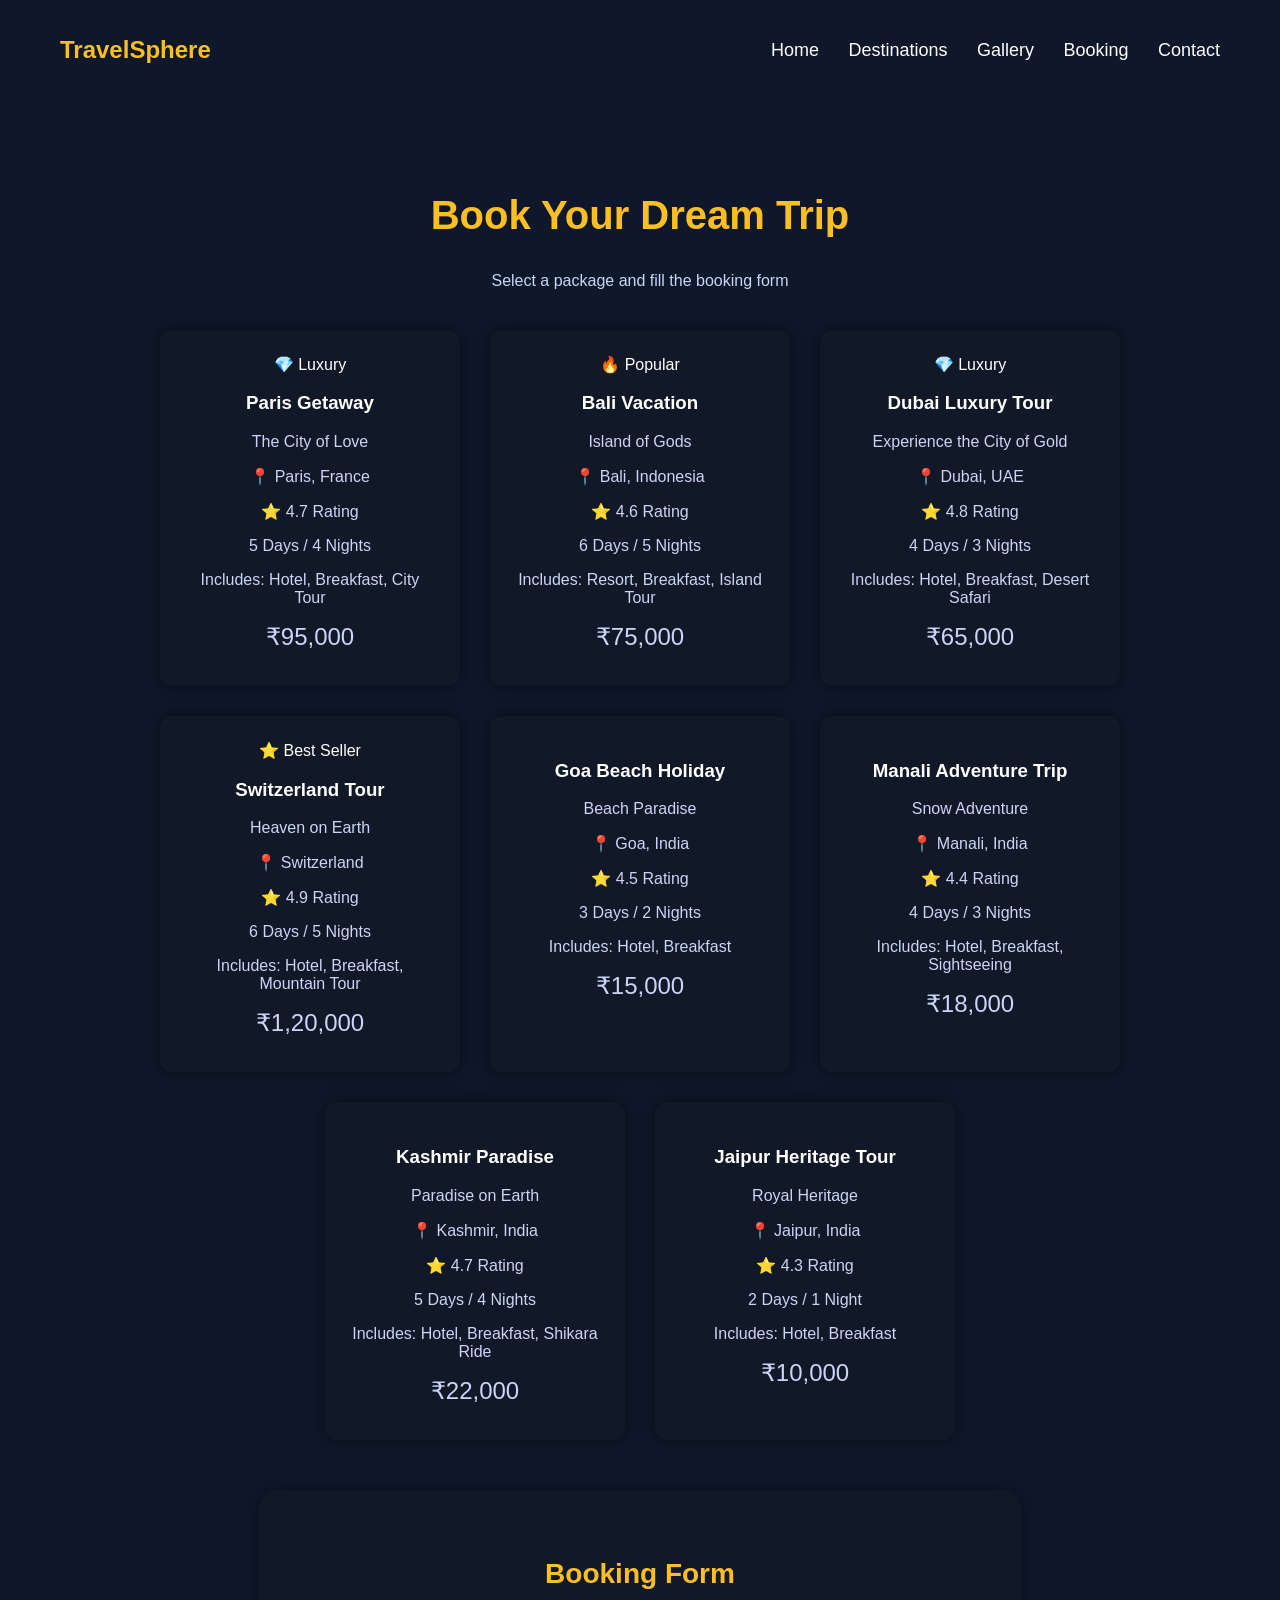
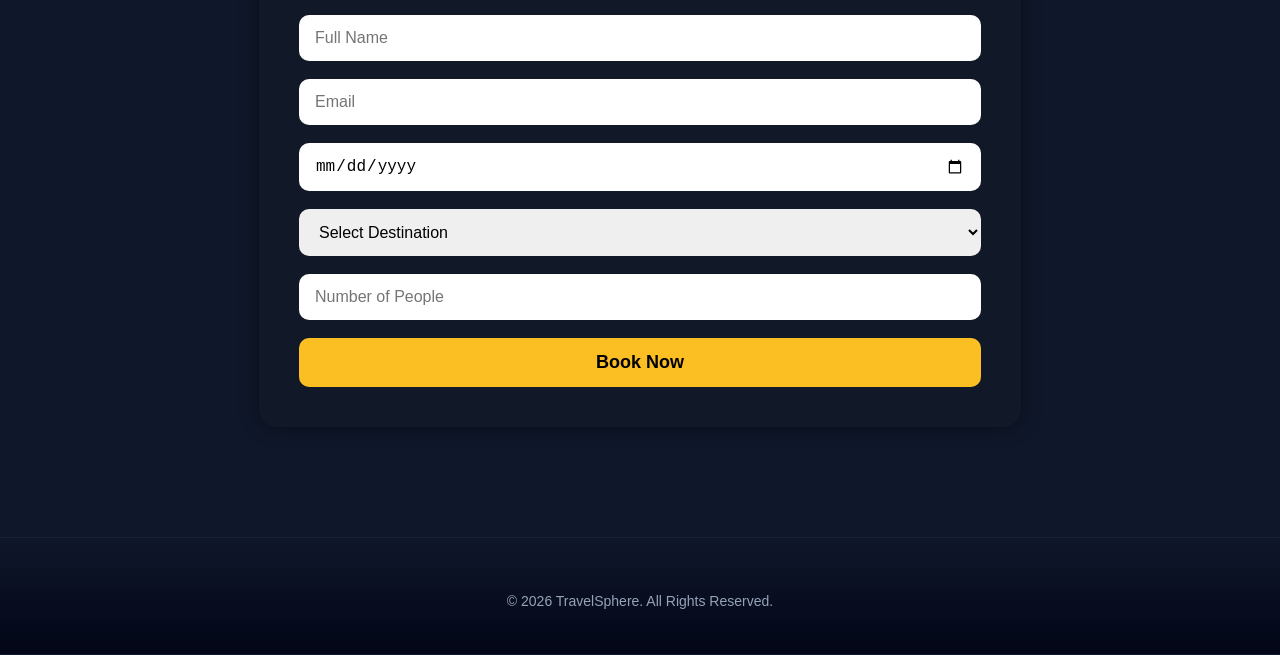
==== booking.html @ 38e090d0 "Added images and project files" ====
<!DOCTYPE html>
<html lang="en">
<head>
    <meta charset="UTF-8">
    <title>Book Your Trip - TravelSphere</title>
    <link rel="stylesheet" href="booking.css">
    <script src="booking.js"></script>
</head>
<body>
<!-- ================= HEADER / NAVBAR ================= -->
<header>
    <h1 class="logo">TravelSphere</h1>
    <!-- Navigation menu to move between pages -->
    <nav>
        <a href="index.html">Home</a>
        <a href="destinations.html">Destinations</a>
        <a href="gallery.html">Gallery</a>
        <a href="booking.html">Booking</a>
        <a href="contact.html">Contact</a>
    </nav>
</header>
<!-- ================= BOOKING SECTION ================= -->
<section class="booking">
    <h2>Book Your Dream Trip</h2>
    <p>Select a package and fill the booking form</p>
    <!-- ================= PACKAGE CARDS ================= -->
    <div class="packages">
    <!-- Paris -->
    <div class="card">
        <span class="badge">💎 Luxury</span>
        <h3>Paris Getaway</h3>
        <p class="tag">The City of Love</p>
        <p>📍 Paris, France</p>
        <p>⭐ 4.7 Rating</p>
        <p>5 Days / 4 Nights</p>
        <p class="includes">Includes: Hotel, Breakfast, City Tour</p>
        <p class="price">₹95,000</p>
    </div>
    <!-- Bali -->
    <div class="card">
        <span class="badge">🔥 Popular</span>
        <h3>Bali Vacation</h3>
        <p class="tag">Island of Gods</p>
        <p>📍 Bali, Indonesia</p>
        <p>⭐ 4.6 Rating</p>
        <p>6 Days / 5 Nights</p>
        <p class="includes">Includes: Resort, Breakfast, Island Tour</p>
        <p class="price">₹75,000</p>
    </div>
    <!-- Dubai -->
    <div class="card">
        <span class="badge">💎 Luxury</span>
        <h3>Dubai Luxury Tour</h3>
        <p class="tag">Experience the City of Gold</p>
        <p>📍 Dubai, UAE</p>
        <p>⭐ 4.8 Rating</p>
        <p>4 Days / 3 Nights</p>
        <p class="includes">Includes: Hotel, Breakfast, Desert Safari</p>
        <p class="price">₹65,000</p>
    </div>
    <!-- Switzerland -->
    <div class="card">
        <span class="badge">⭐ Best Seller</span>
        <h3>Switzerland Tour</h3>
        <p class="tag">Heaven on Earth</p>
        <p>📍 Switzerland</p>
        <p>⭐ 4.9 Rating</p>
        <p>6 Days / 5 Nights</p>
        <p class="includes">Includes: Hotel, Breakfast, Mountain Tour</p>
        <p class="price">₹1,20,000</p>
    </div>
    <!-- Goa -->
    <div class="card">
        <h3>Goa Beach Holiday</h3>
        <p class="tag">Beach Paradise</p>
        <p>📍 Goa, India</p>
        <p>⭐ 4.5 Rating</p>
        <p>3 Days / 2 Nights</p>
        <p class="includes">Includes: Hotel, Breakfast</p>
        <p class="price">₹15,000</p>
    </div>
    <!-- Manali -->
    <div class="card">
        <h3>Manali Adventure Trip</h3>
        <p class="tag">Snow Adventure</p>
        <p>📍 Manali, India</p>
        <p>⭐ 4.4 Rating</p>
        <p>4 Days / 3 Nights</p>
        <p class="includes">Includes: Hotel, Breakfast, Sightseeing</p>
        <p class="price">₹18,000</p>
    </div>
    <!-- Kashmir -->
    <div class="card">
        <h3>Kashmir Paradise</h3>
        <p class="tag">Paradise on Earth</p>
        <p>📍 Kashmir, India</p>
        <p>⭐ 4.7 Rating</p>
        <p>5 Days / 4 Nights</p>
        <p class="includes">Includes: Hotel, Breakfast, Shikara Ride</p>
        <p class="price">₹22,000</p>
    </div>
    <!-- Jaipur -->
    <div class="card">
        <h3>Jaipur Heritage Tour</h3>
        <p class="tag">Royal Heritage</p>
        <p>📍 Jaipur, India</p>
        <p>⭐ 4.3 Rating</p>
        <p>2 Days / 1 Night</p>
        <p class="includes">Includes: Hotel, Breakfast</p>
        <p class="price">₹10,000</p>
    </div>
</div>
    <!-- ================= BOOKING FORM ================= -->
    <div class="booking-form">
        <h3>Booking Form</h3>
        <form>
            <input type="text" placeholder="Full Name" required>
            <input type="email" placeholder="Email" required>
            <input type="date" required>
            <select id="destination">
                <option>Select Destination</option>
                <option>Paris</option>
                <option>Bali</option>
                <option>Dubai</option>
                <option>Switzerland</option>
                <option>Goa</option>
                <option>Manali</option>
                <option>Kashmir</option>
                <option>Jaipur</option>
                <option>London</option>
                <option>New York</option>
                <option>Tokyo</option>
                <option>Singapore</option>
                <option>Leh Ladakh</option>
                <option>Udaipur</option>
            </select>
            <input type="number" placeholder="Number of People">
            <button type="submit">Book Now</button>
        </form>
    </div>
</section>
<!-- ================= FOOTER ================= -->
<footer>
    <p class="copy">&copy; 2026 TravelSphere. All Rights Reserved.</p>
</footer>
</body>
</html>
---- booking.css ----
/* ================= GENERAL STYLING ================= */
/* Style for entire page */
body{
    margin:0; /* Remove default margin */
    font-family:Arial, sans-serif; /* Set font */
    background:#0f172a; /* Dark blue background */
    color:white; /* White text */
    text-align:center; /* Center all text */
}
/* ================= HEADER ================= */
header{
    top:0; /* Stick to top */
    z-index:1000; /* Keep header above everything */
    display:flex; /* Flexbox layout */
    justify-content:space-between; /* Space between logo and nav */
    align-items:center; /* Vertical alignment */
    padding:20px 60px; /* Space inside header */
}
/* Logo styling */
.logo{
    color:#fbbf24; /* Gold color */
    font-size:24px; /* Logo size */
    font-weight:bold; /* Bold text */
}
/* Navbar links */
nav a{
    color:white; /* White text */
    margin-left:25px; /* Space between links */
    text-decoration:none; /* Remove underline */
    font-size:18px; /* Font size */
    position:relative; /* Needed for underline animation */
}
/* Underline Hover Animation */
nav a::after{
    content:""; /* Empty content */
    position:absolute; /* Position underline */
    width:0%; /* Hidden by default */
    height:2px; /* Line thickness */
    background:#fbbf24; /* Gold color */
    left:0; /* Start from left */
    bottom:-5px; /* Position below text */
    transition:0.3s; /* Smooth animation */
}
/* Show underline on hover */
nav a:hover::after{
    width:100%; /* Full underline */
}
/* ================= BOOKING SECTION ================= */
/* Booking section */
.booking{
    padding:60px 20px; /* Space around section */
}
/* Booking heading */
.booking h2{
    font-size:40px; /* Large heading */
    color:#fbbf24; /* Gold color */
}
/* Booking paragraph */
.booking p{
    color:#cbd5f5; /* Light text color */
}
/* ================= PACKAGE CARDS ================= */
/* Package container */
.packages{
    display:flex; /* Flexbox */
    justify-content:center; /* Center cards */
    gap:30px; /* Space between cards */
    margin-top:40px; /* Space above */
    flex-wrap:wrap; /* Wrap cards on small screens */
}
/* Each package card */
.card{
    background:#111827; /* Card background */
    padding:25px; /* Inner space */
    width:250px; /* Card width */
    border-radius:12px; /* Rounded corners */
    box-shadow:0 0 15px rgba(0,0,0,0.5); /* Shadow */
    transition:0.3s; /* Smooth animation */
}
/* Hover effect */
.card:hover{
    transform:translateY(-10px); /* Move card up */
    box-shadow:0 0 20px rgba(251,191,36,0.5); /* Glow effect */
}
/* Price styling */
.price{
    font-size:24px; /* Price text size */
    color:#fbbf24; /* Gold color */
    margin:10px 0; /* Space around price */
}
/* Select button */
.card button{
    padding:10px 20px; /* Button size */
    background:#fbbf24; /* Gold background */
    border:none; /* Remove border */
    border-radius:8px; /* Rounded button */
    cursor:pointer; /* Pointer cursor */
    transition:0.3s; /* Smooth hover */
}
/* Button hover */
.card button:hover{
    background:#ffdd57; /* Light gold */
    transform:scale(1.05); /* Slight zoom */
}
/* ================= BOOKING FORM ================= */
.booking-form{
    background:#111827;
    padding:40px;
    width:55%;
    margin:50px auto;
    border-radius:18px;
    box-shadow:0 0 20px rgba(0,0,0,0.4);
}
.booking-form h3{
    color:#fbbf24;
    margin-bottom:25px;
    font-size:28px;
}
/* FORM LAYOUT */
.booking-form form{
    display:flex;
    flex-direction:column;
    gap:18px;
}
/* INPUTS */
.booking-form input,
.booking-form select{
    width:100%;
    padding:14px 16px;
    border:none;
    border-radius:10px;
    outline:none;
    font-size:16px;
    box-sizing:border-box;
}
/* BUTTON */
.booking-form button{
    width:100%;
    padding:14px;
    background:#fbbf24;
    border:none;
    border-radius:10px;
    cursor:pointer;
    font-size:18px;
    font-weight:bold;
    transition:0.3s;
}
.booking-form button:hover{

    background:#ffdd57;
    transform:translateY(-2px);
}
/* ================= FOOTER ================= */
/* Footer styling */
footer{
    background:linear-gradient(to top, #020617, #0f172a); /* Gradient background */
    text-align:center; /* Center text */
    padding:40px 20px; /* Space inside footer */
    border-top:1px solid rgba(255,255,255,0.1); /* Top border */
}
/* Footer heading */
footer h2{
    color:#fbbf24; /* Gold color */
    margin-bottom:10px; /* Space below */
}
/* Footer text */
footer p{
    color:#cbd5e1; /* Light gray */
    margin:5px 0; /* Space between lines */
}
/* Footer links */
footer nav a{
    color:white; /* White text */
    margin:0 10px; /* Space between links */
    text-decoration:none; /* Remove underline */
}
/* Footer link hover */
footer nav a:hover{
    color:#fbbf24; /* Gold on hover */
}
/* Copyright text */
.copy{
    margin-top:15px; /* Space above */
    font-size:14px; /* Small text */
    color:#94a3b8; /* Light gray */
}
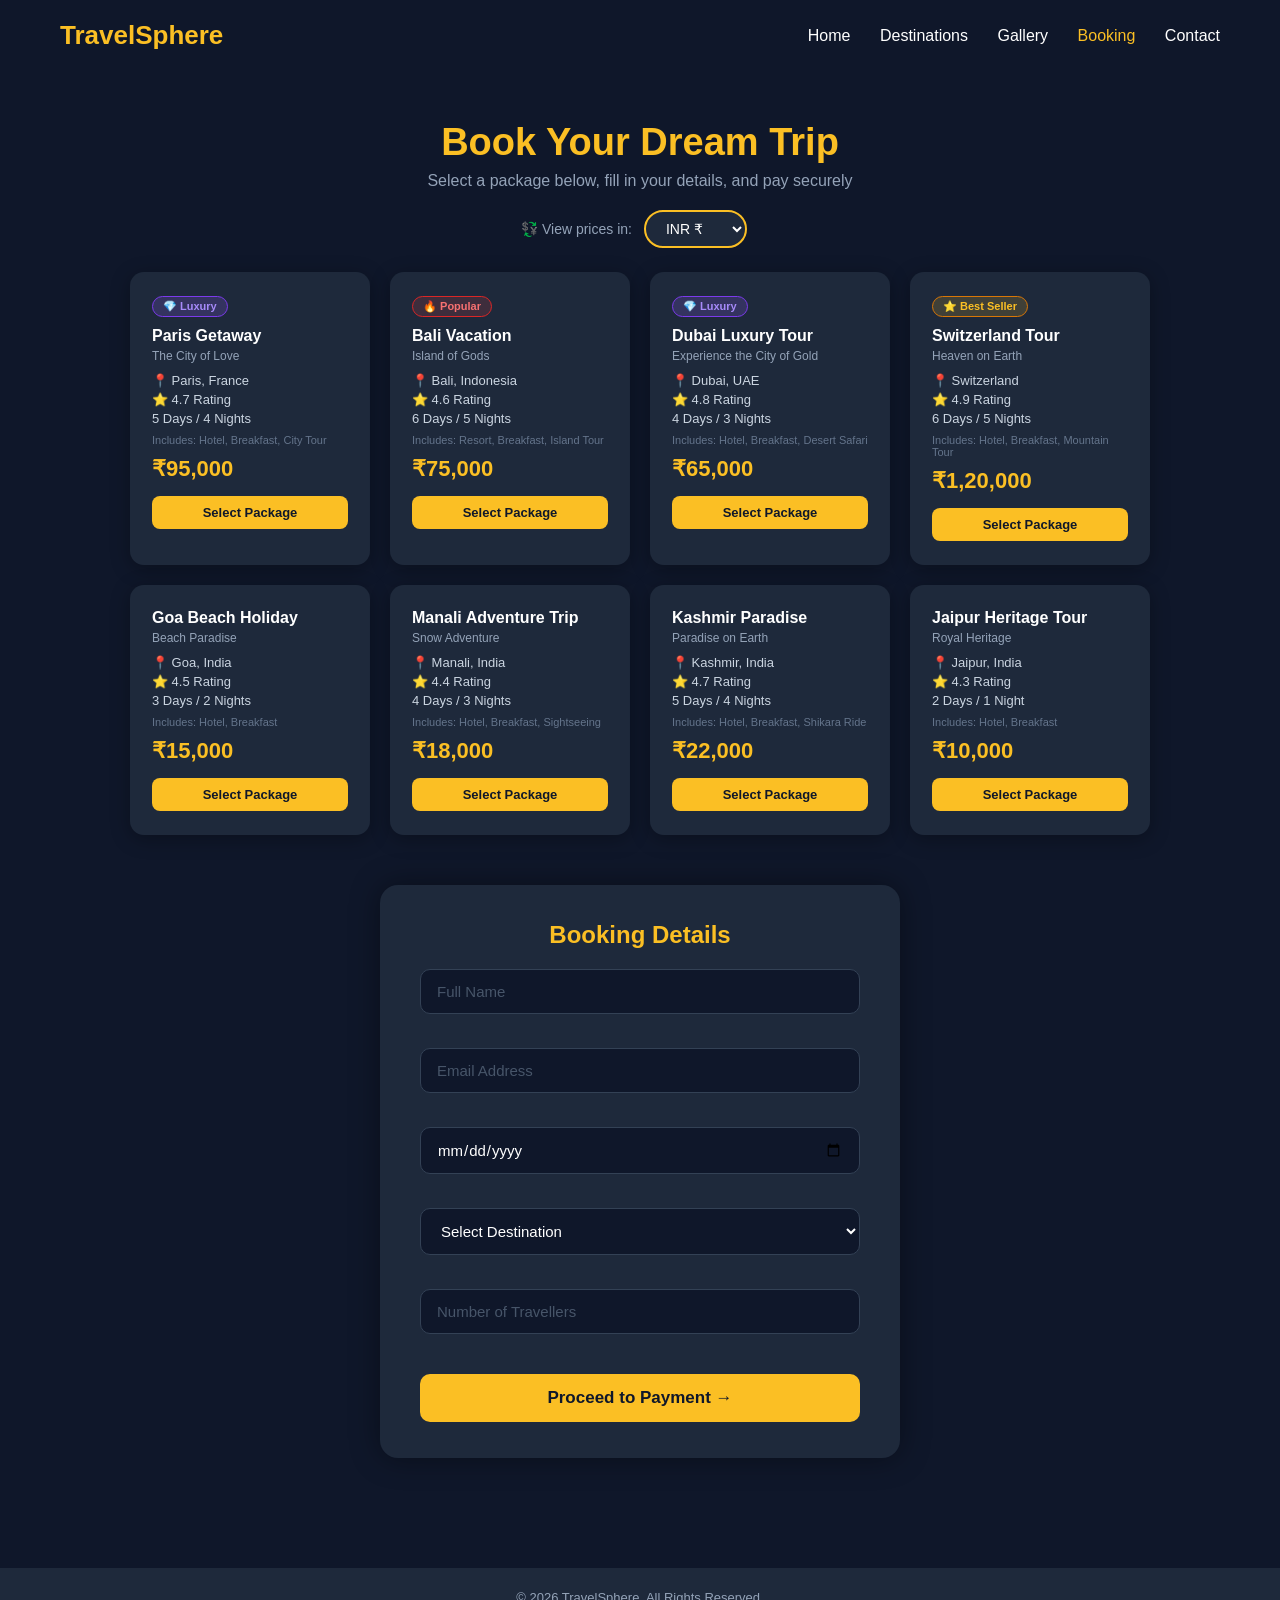
==== commit 85a78e1a: "updated files" ====
--- a/booking.html
+++ b/booking.html
@@ -2,15 +2,15 @@
 <html lang="en">
 <head>
     <meta charset="UTF-8">
+    <meta name="viewport" content="width=device-width, initial-scale=1.0">
     <title>Book Your Trip - TravelSphere</title>
     <link rel="stylesheet" href="booking.css">
-    <script src="booking.js"></script>
 </head>
 <body>
-<!-- ================= HEADER / NAVBAR ================= -->
+
+<!-- ========== HEADER ========== -->
 <header>
     <h1 class="logo">TravelSphere</h1>
-    <!-- Navigation menu to move between pages -->
     <nav>
         <a href="index.html">Home</a>
         <a href="destinations.html">Destinations</a>
@@ -19,129 +19,175 @@
         <a href="contact.html">Contact</a>
     </nav>
 </header>
-<!-- ================= BOOKING SECTION ================= -->
+
+<!-- ========== BOOKING SECTION ========== -->
 <section class="booking">
     <h2>Book Your Dream Trip</h2>
-    <p>Select a package and fill the booking form</p>
-    <!-- ================= PACKAGE CARDS ================= -->
+    <p>Select a package below, fill in your details, and pay securely</p>
+
+    <!-- ========== CURRENCY BAR (filled by JS) ========== -->
+    <div id="currencyBar"></div>
+
+    <!-- ========== PACKAGE CARDS ========== -->
     <div class="packages">
-    <!-- Paris -->
-    <div class="card">
-        <span class="badge">💎 Luxury</span>
-        <h3>Paris Getaway</h3>
-        <p class="tag">The City of Love</p>
-        <p>📍 Paris, France</p>
-        <p>⭐ 4.7 Rating</p>
-        <p>5 Days / 4 Nights</p>
-        <p class="includes">Includes: Hotel, Breakfast, City Tour</p>
-        <p class="price">₹95,000</p>
-    </div>
-    <!-- Bali -->
-    <div class="card">
-        <span class="badge">🔥 Popular</span>
-        <h3>Bali Vacation</h3>
-        <p class="tag">Island of Gods</p>
-        <p>📍 Bali, Indonesia</p>
-        <p>⭐ 4.6 Rating</p>
-        <p>6 Days / 5 Nights</p>
-        <p class="includes">Includes: Resort, Breakfast, Island Tour</p>
-        <p class="price">₹75,000</p>
-    </div>
-    <!-- Dubai -->
-    <div class="card">
-        <span class="badge">💎 Luxury</span>
-        <h3>Dubai Luxury Tour</h3>
-        <p class="tag">Experience the City of Gold</p>
-        <p>📍 Dubai, UAE</p>
-        <p>⭐ 4.8 Rating</p>
-        <p>4 Days / 3 Nights</p>
-        <p class="includes">Includes: Hotel, Breakfast, Desert Safari</p>
-        <p class="price">₹65,000</p>
-    </div>
-    <!-- Switzerland -->
-    <div class="card">
-        <span class="badge">⭐ Best Seller</span>
-        <h3>Switzerland Tour</h3>
-        <p class="tag">Heaven on Earth</p>
-        <p>📍 Switzerland</p>
-        <p>⭐ 4.9 Rating</p>
-        <p>6 Days / 5 Nights</p>
-        <p class="includes">Includes: Hotel, Breakfast, Mountain Tour</p>
-        <p class="price">₹1,20,000</p>
-    </div>
-    <!-- Goa -->
-    <div class="card">
-        <h3>Goa Beach Holiday</h3>
-        <p class="tag">Beach Paradise</p>
-        <p>📍 Goa, India</p>
-        <p>⭐ 4.5 Rating</p>
-        <p>3 Days / 2 Nights</p>
-        <p class="includes">Includes: Hotel, Breakfast</p>
-        <p class="price">₹15,000</p>
-    </div>
-    <!-- Manali -->
-    <div class="card">
-        <h3>Manali Adventure Trip</h3>
-        <p class="tag">Snow Adventure</p>
-        <p>📍 Manali, India</p>
-        <p>⭐ 4.4 Rating</p>
-        <p>4 Days / 3 Nights</p>
-        <p class="includes">Includes: Hotel, Breakfast, Sightseeing</p>
-        <p class="price">₹18,000</p>
-    </div>
-    <!-- Kashmir -->
-    <div class="card">
-        <h3>Kashmir Paradise</h3>
-        <p class="tag">Paradise on Earth</p>
-        <p>📍 Kashmir, India</p>
-        <p>⭐ 4.7 Rating</p>
-        <p>5 Days / 4 Nights</p>
-        <p class="includes">Includes: Hotel, Breakfast, Shikara Ride</p>
-        <p class="price">₹22,000</p>
-    </div>
-    <!-- Jaipur -->
-    <div class="card">
-        <h3>Jaipur Heritage Tour</h3>
-        <p class="tag">Royal Heritage</p>
-        <p>📍 Jaipur, India</p>
-        <p>⭐ 4.3 Rating</p>
-        <p>2 Days / 1 Night</p>
-        <p class="includes">Includes: Hotel, Breakfast</p>
-        <p class="price">₹10,000</p>
-    </div>
-</div>
-    <!-- ================= BOOKING FORM ================= -->
-    <div class="booking-form">
-        <h3>Booking Form</h3>
-        <form>
-            <input type="text" placeholder="Full Name" required>
-            <input type="email" placeholder="Email" required>
-            <input type="date" required>
+
+        <div class="card" data-destination="Paris" data-price="95000">
+            <span class="badge luxury">💎 Luxury</span>
+            <h3>Paris Getaway</h3>
+            <p class="tag">The City of Love</p>
+            <p>📍 Paris, France</p>
+            <p>⭐ 4.7 Rating</p>
+            <p>5 Days / 4 Nights</p>
+            <p class="includes">Includes: Hotel, Breakfast, City Tour</p>
+            <p class="price">₹95,000</p>
+            <button class="select-btn">Select Package</button>
+        </div>
+
+        <div class="card" data-destination="Bali" data-price="75000">
+            <span class="badge popular">🔥 Popular</span>
+            <h3>Bali Vacation</h3>
+            <p class="tag">Island of Gods</p>
+            <p>📍 Bali, Indonesia</p>
+            <p>⭐ 4.6 Rating</p>
+            <p>6 Days / 5 Nights</p>
+            <p class="includes">Includes: Resort, Breakfast, Island Tour</p>
+            <p class="price">₹75,000</p>
+            <button class="select-btn">Select Package</button>
+        </div>
+
+        <div class="card" data-destination="Dubai" data-price="65000">
+            <span class="badge luxury">💎 Luxury</span>
+            <h3>Dubai Luxury Tour</h3>
+            <p class="tag">Experience the City of Gold</p>
+            <p>📍 Dubai, UAE</p>
+            <p>⭐ 4.8 Rating</p>
+            <p>4 Days / 3 Nights</p>
+            <p class="includes">Includes: Hotel, Breakfast, Desert Safari</p>
+            <p class="price">₹65,000</p>
+            <button class="select-btn">Select Package</button>
+        </div>
+
+        <div class="card" data-destination="Switzerland" data-price="120000">
+            <span class="badge bestseller">⭐ Best Seller</span>
+            <h3>Switzerland Tour</h3>
+            <p class="tag">Heaven on Earth</p>
+            <p>📍 Switzerland</p>
+            <p>⭐ 4.9 Rating</p>
+            <p>6 Days / 5 Nights</p>
+            <p class="includes">Includes: Hotel, Breakfast, Mountain Tour</p>
+            <p class="price">₹1,20,000</p>
+            <button class="select-btn">Select Package</button>
+        </div>
+
+        <div class="card" data-destination="Goa" data-price="15000">
+            <h3>Goa Beach Holiday</h3>
+            <p class="tag">Beach Paradise</p>
+            <p>📍 Goa, India</p>
+            <p>⭐ 4.5 Rating</p>
+            <p>3 Days / 2 Nights</p>
+            <p class="includes">Includes: Hotel, Breakfast</p>
+            <p class="price">₹15,000</p>
+            <button class="select-btn">Select Package</button>
+        </div>
+
+        <div class="card" data-destination="Manali" data-price="18000">
+            <h3>Manali Adventure Trip</h3>
+            <p class="tag">Snow Adventure</p>
+            <p>📍 Manali, India</p>
+            <p>⭐ 4.4 Rating</p>
+            <p>4 Days / 3 Nights</p>
+            <p class="includes">Includes: Hotel, Breakfast, Sightseeing</p>
+            <p class="price">₹18,000</p>
+            <button class="select-btn">Select Package</button>
+        </div>
+
+        <div class="card" data-destination="Kashmir" data-price="22000">
+            <h3>Kashmir Paradise</h3>
+            <p class="tag">Paradise on Earth</p>
+            <p>📍 Kashmir, India</p>
+            <p>⭐ 4.7 Rating</p>
+            <p>5 Days / 4 Nights</p>
+            <p class="includes">Includes: Hotel, Breakfast, Shikara Ride</p>
+            <p class="price">₹22,000</p>
+            <button class="select-btn">Select Package</button>
+        </div>
+
+        <div class="card" data-destination="Jaipur" data-price="10000">
+            <h3>Jaipur Heritage Tour</h3>
+            <p class="tag">Royal Heritage</p>
+            <p>📍 Jaipur, India</p>
+            <p>⭐ 4.3 Rating</p>
+            <p>2 Days / 1 Night</p>
+            <p class="includes">Includes: Hotel, Breakfast</p>
+            <p class="price">₹10,000</p>
+            <button class="select-btn">Select Package</button>
+        </div>
+
+    </div><!-- end .packages -->
+
+    <!-- ========== BOOKING FORM ========== -->
+    <div class="booking-form" id="bookingForm">
+        <h3>Booking Details</h3>
+        <div id="selectedSummary" class="selected-summary" style="display:none;"></div>
+        <form id="mainBookingForm" novalidate>
+            <div class="form-group">
+                <input type="text" id="fullName" placeholder="Full Name" autocomplete="name">
+                <span class="field-error" id="nameErr"></span>
+            </div>
+            <div class="form-group">
+                <input type="email" id="emailAddr" placeholder="Email Address" autocomplete="email">
+                <span class="field-error" id="emailErr"></span>
+            </div>
+            <div class="form-group">
+                <input type="date" id="travelDate">
+                <span class="field-error" id="dateErr"></span>
+            </div>
+            <div class="form-group">
             <select id="destination">
-                <option>Select Destination</option>
-                <option>Paris</option>
-                <option>Bali</option>
-                <option>Dubai</option>
-                <option>Switzerland</option>
-                <option>Goa</option>
-                <option>Manali</option>
-                <option>Kashmir</option>
-                <option>Jaipur</option>
-                <option>London</option>
-                <option>New York</option>
-                <option>Tokyo</option>
-                <option>Singapore</option>
-                <option>Leh Ladakh</option>
-                <option>Udaipur</option>
-            </select>
-            <input type="number" placeholder="Number of People">
-            <button type="submit">Book Now</button>
+            <option>Select Destination</option>
+            <option>Paris</option>
+            <option>Georgia</option>
+            <option>Dubai</option>
+            <option>Switzerland</option>
+            <option>India</option>
+            <option>Italy</option>
+            <option>China</option>
+            <option>Colombia</option>
+            <option>Australia</option>
+            <option>Brazil</option>
+            <option>USA</option>
+            <option>Canada</option>
+            <option>France</option>
+            <option>Germany</option>
+            <option>Greece</option>
+            <option>Hungary</option>
+            <option>Iceland</option>
+            <option>Indonesia</option>
+            <option>New Zealand</option>
+            <option>Norway</option>
+            <option>Portugal</option>
+            <option>Srilanka</option>
+            <option>Switzerland</option>
+            <option>Thailand</option>
+                            </select>
+                <span class="field-error" id="destErr"></span>
+            </div>
+            <div class="form-group">
+                <input type="number" id="numPeople" placeholder="Number of Travellers" min="1">
+                <span class="field-error" id="peopleErr"></span>
+            </div>
+            <button type="submit" class="proceed-btn">Proceed to Payment →</button>
         </form>
     </div>
+
 </section>
-<!-- ================= FOOTER ================= -->
+
+<!-- ========== PAYMENT MODAL (injected by JS) ========== -->
+<!-- ========== FOOTER ========== -->
 <footer>
     <p class="copy">&copy; 2026 TravelSphere. All Rights Reserved.</p>
 </footer>
+
+<script src="booking.js"></script>
 </body>
 </html>
--- a/booking.css
+++ b/booking.css
@@ -1,186 +1,520 @@
-/* ================= GENERAL STYLING ================= */
-/* Style for entire page */
-body{
-    margin:0; /* Remove default margin */
-    font-family:Arial, sans-serif; /* Set font */
-    background:#0f172a; /* Dark blue background */
-    color:white; /* White text */
-    text-align:center; /* Center all text */
-}
-/* ================= HEADER ================= */
-header{
-    top:0; /* Stick to top */
-    z-index:1000; /* Keep header above everything */
-    display:flex; /* Flexbox layout */
-    justify-content:space-between; /* Space between logo and nav */
-    align-items:center; /* Vertical alignment */
-    padding:20px 60px; /* Space inside header */
-}
-/* Logo styling */
-.logo{
-    color:#fbbf24; /* Gold color */
-    font-size:24px; /* Logo size */
-    font-weight:bold; /* Bold text */
-}
-/* Navbar links */
-nav a{
-    color:white; /* White text */
-    margin-left:25px; /* Space between links */
-    text-decoration:none; /* Remove underline */
-    font-size:18px; /* Font size */
-    position:relative; /* Needed for underline animation */
-}
-/* Underline Hover Animation */
-nav a::after{
-    content:""; /* Empty content */
-    position:absolute; /* Position underline */
-    width:0%; /* Hidden by default */
-    height:2px; /* Line thickness */
-    background:#fbbf24; /* Gold color */
-    left:0; /* Start from left */
-    bottom:-5px; /* Position below text */
-    transition:0.3s; /* Smooth animation */
-}
-/* Show underline on hover */
-nav a:hover::after{
-    width:100%; /* Full underline */
-}
-/* ================= BOOKING SECTION ================= */
-/* Booking section */
-.booking{
-    padding:60px 20px; /* Space around section */
-}
-/* Booking heading */
-.booking h2{
-    font-size:40px; /* Large heading */
-    color:#fbbf24; /* Gold color */
-}
-/* Booking paragraph */
-.booking p{
-    color:#cbd5f5; /* Light text color */
-}
-/* ================= PACKAGE CARDS ================= */
-/* Package container */
-.packages{
-    display:flex; /* Flexbox */
-    justify-content:center; /* Center cards */
-    gap:30px; /* Space between cards */
-    margin-top:40px; /* Space above */
-    flex-wrap:wrap; /* Wrap cards on small screens */
-}
-/* Each package card */
-.card{
-    background:#111827; /* Card background */
-    padding:25px; /* Inner space */
-    width:250px; /* Card width */
-    border-radius:12px; /* Rounded corners */
-    box-shadow:0 0 15px rgba(0,0,0,0.5); /* Shadow */
-    transition:0.3s; /* Smooth animation */
-}
-/* Hover effect */
-.card:hover{
-    transform:translateY(-10px); /* Move card up */
-    box-shadow:0 0 20px rgba(251,191,36,0.5); /* Glow effect */
-}
-/* Price styling */
-.price{
-    font-size:24px; /* Price text size */
-    color:#fbbf24; /* Gold color */
-    margin:10px 0; /* Space around price */
-}
-/* Select button */
-.card button{
-    padding:10px 20px; /* Button size */
-    background:#fbbf24; /* Gold background */
-    border:none; /* Remove border */
-    border-radius:8px; /* Rounded button */
-    cursor:pointer; /* Pointer cursor */
-    transition:0.3s; /* Smooth hover */
-}
-/* Button hover */
-.card button:hover{
-    background:#ffdd57; /* Light gold */
-    transform:scale(1.05); /* Slight zoom */
-}
-/* ================= BOOKING FORM ================= */
-.booking-form{
-    background:#111827;
-    padding:40px;
-    width:55%;
-    margin:50px auto;
-    border-radius:18px;
-    box-shadow:0 0 20px rgba(0,0,0,0.4);
-}
-.booking-form h3{
-    color:#fbbf24;
-    margin-bottom:25px;
-    font-size:28px;
-}
-/* FORM LAYOUT */
-.booking-form form{
-    display:flex;
-    flex-direction:column;
-    gap:18px;
-}
-/* INPUTS */
+/* ========== RESET ========== */
+* {
+    margin: 0;
+    padding: 0;
+    box-sizing: border-box;
+    font-family: Arial, sans-serif;
+}
+
+/* ========== BODY ========== */
+body {
+    background: #0f172a;
+    color: white;
+    text-align: center;
+}
+
+/* ========== HEADER ========== */
+header {
+    display: flex;
+    justify-content: space-between;
+    align-items: center;
+    padding: 20px 60px;
+    background: #0f172a;
+    position: sticky;
+    top: 0;
+    z-index: 1000;
+    transition: 0.3s;
+}
+.logo {
+    color: #fbbf24;
+    font-size: 26px;
+    font-weight: bold;
+}
+nav a {
+    color: white;
+    margin-left: 25px;
+    text-decoration: none;
+    font-size: 16px;
+    position: relative;
+    transition: 0.3s;
+}
+nav a::after {
+    content: "";
+    position: absolute;
+    width: 0%;
+    height: 2px;
+    background: #fbbf24;
+    left: 0;
+    bottom: -4px;
+    transition: 0.3s;
+}
+nav a:hover::after { width: 100%; }
+
+/* ========== BOOKING SECTION ========== */
+.booking {
+    padding: 50px 20px 60px;
+}
+.booking h2 {
+    font-size: 38px;
+    color: #fbbf24;
+    margin-bottom: 8px;
+}
+.booking > p {
+    color: #94a3b8;
+    font-size: 16px;
+    margin-bottom: 20px;
+}
+
+/* ========== CURRENCY BAR ========== */
+#currencyBar {
+    display: flex;
+    justify-content: center;
+    align-items: center;
+    gap: 12px;
+    flex-wrap: wrap;
+    margin-bottom: 24px;
+}
+#currencyBar span {
+    color: #94a3b8;
+    font-size: 14px;
+}
+#currencyBar select {
+    padding: 8px 16px;
+    border-radius: 20px;
+    border: 2px solid #fbbf24;
+    background: #1e293b;
+    color: white;
+    font-size: 14px;
+    cursor: pointer;
+    outline: none;
+}
+#rateNote {
+    color: #4ade80;
+    font-size: 12px;
+}
+
+/* ========== PACKAGE CARDS ========== */
+.packages {
+    display: flex;
+    justify-content: center;
+    gap: 20px;
+    flex-wrap: wrap;
+    margin-bottom: 50px;
+}
+.card {
+    background: #1e293b;
+    padding: 22px 20px;
+    width: 240px;
+    border-radius: 14px;
+    border: 2px solid transparent;
+    box-shadow: 0 4px 20px rgba(0,0,0,0.3);
+    transition: 0.3s;
+    cursor: pointer;
+    text-align: left;
+    position: relative;
+}
+.card:hover {
+    transform: translateY(-8px);
+    box-shadow: 0 8px 30px rgba(251,191,36,0.25);
+    border-color: rgba(251,191,36,0.4);
+}
+.card.selected {
+    border-color: #fbbf24;
+    box-shadow: 0 0 25px rgba(251,191,36,0.5);
+    background: #1e3a5f;
+}
+.badge {
+    display: inline-block;
+    font-size: 11px;
+    font-weight: bold;
+    padding: 3px 10px;
+    border-radius: 20px;
+    margin-bottom: 10px;
+}
+.badge.luxury    { background: rgba(139,92,246,0.2); color: #a78bfa; border: 1px solid #7c3aed; }
+.badge.popular   { background: rgba(239,68,68,0.15); color: #f87171; border: 1px solid #dc2626; }
+.badge.bestseller{ background: rgba(251,191,36,0.15); color: #fbbf24; border: 1px solid #d97706; }
+.card h3 {
+    font-size: 16px;
+    margin-bottom: 4px;
+    color: white;
+}
+.card .tag {
+    color: #94a3b8;
+    font-size: 12px;
+    margin-bottom: 10px;
+}
+.card p {
+    font-size: 13px;
+    color: #cbd5e1;
+    margin-bottom: 4px;
+}
+.card .includes {
+    font-size: 11px;
+    color: #64748b;
+    margin-top: 8px;
+    margin-bottom: 4px;
+}
+.card .price {
+    font-size: 22px;
+    color: #fbbf24;
+    font-weight: bold;
+    margin: 10px 0 14px;
+}
+.select-btn {
+    width: 100%;
+    padding: 9px;
+    background: #fbbf24;
+    color: #0f172a;
+    border: none;
+    border-radius: 8px;
+    font-size: 13px;
+    font-weight: bold;
+    cursor: pointer;
+    transition: 0.3s;
+}
+.select-btn:hover {
+    background: #f59e0b;
+    transform: scale(1.03);
+}
+
+/* ========== BOOKING FORM ========== */
+.booking-form {
+    background: #1e293b;
+    padding: 36px 40px;
+    width: min(520px, 92vw);
+    margin: 0 auto;
+    border-radius: 18px;
+    box-shadow: 0 0 30px rgba(0,0,0,0.4);
+    text-align: left;
+}
+.booking-form h3 {
+    color: #fbbf24;
+    font-size: 24px;
+    margin-bottom: 20px;
+    text-align: center;
+}
+.selected-summary {
+    background: rgba(251,191,36,0.1);
+    border: 1px solid rgba(251,191,36,0.4);
+    border-radius: 10px;
+    padding: 12px 16px;
+    margin-bottom: 18px;
+    color: #fbbf24;
+    font-size: 14px;
+    font-weight: bold;
+}
+.form-group {
+    margin-bottom: 14px;
+}
 .booking-form input,
-.booking-form select{
-    width:100%;
-    padding:14px 16px;
-    border:none;
-    border-radius:10px;
-    outline:none;
-    font-size:16px;
-    box-sizing:border-box;
-}
-/* BUTTON */
-.booking-form button{
-    width:100%;
-    padding:14px;
-    background:#fbbf24;
-    border:none;
-    border-radius:10px;
-    cursor:pointer;
-    font-size:18px;
-    font-weight:bold;
-    transition:0.3s;
-}
-.booking-form button:hover{
-
-    background:#ffdd57;
-    transform:translateY(-2px);
-}
-/* ================= FOOTER ================= */
-/* Footer styling */
-footer{
-    background:linear-gradient(to top, #020617, #0f172a); /* Gradient background */
-    text-align:center; /* Center text */
-    padding:40px 20px; /* Space inside footer */
-    border-top:1px solid rgba(255,255,255,0.1); /* Top border */
-}
-/* Footer heading */
-footer h2{
-    color:#fbbf24; /* Gold color */
-    margin-bottom:10px; /* Space below */
-}
-/* Footer text */
-footer p{
-    color:#cbd5e1; /* Light gray */
-    margin:5px 0; /* Space between lines */
-}
-/* Footer links */
-footer nav a{
-    color:white; /* White text */
-    margin:0 10px; /* Space between links */
-    text-decoration:none; /* Remove underline */
-}
-/* Footer link hover */
-footer nav a:hover{
-    color:#fbbf24; /* Gold on hover */
-}
-/* Copyright text */
-.copy{
-    margin-top:15px; /* Space above */
-    font-size:14px; /* Small text */
-    color:#94a3b8; /* Light gray */
+.booking-form select {
+    width: 100%;
+    padding: 13px 16px;
+    border: 1px solid #334155;
+    border-radius: 10px;
+    background: #0f172a;
+    color: white;
+    font-size: 15px;
+    outline: none;
+    transition: border 0.2s;
+}
+.booking-form input:focus,
+.booking-form select:focus {
+    border-color: #fbbf24;
+}
+.booking-form input::placeholder {
+    color: #475569;
+}
+.field-error {
+    display: block;
+    color: #f87171;
+    font-size: 12px;
+    margin-top: 4px;
+    min-height: 16px;
+}
+.proceed-btn {
+    width: 100%;
+    padding: 14px;
+    background: #fbbf24;
+    color: #0f172a;
+    border: none;
+    border-radius: 10px;
+    font-size: 17px;
+    font-weight: bold;
+    cursor: pointer;
+    transition: 0.3s;
+    margin-top: 6px;
+}
+.proceed-btn:hover {
+    background: #f59e0b;
+    transform: translateY(-2px);
+    box-shadow: 0 6px 20px rgba(251,191,36,0.4);
+}
+
+/* ========== PAYMENT MODAL ========== */
+#pmOverlay {
+    position: fixed;
+    inset: 0;
+    background: rgba(0,0,0,0.88);
+    z-index: 99999;
+    display: flex;
+    align-items: center;
+    justify-content: center;
+    animation: pmFadeIn 0.3s ease;
+}
+@keyframes pmFadeIn  { from { opacity:0 } to { opacity:1 } }
+@keyframes pmSlideUp { from { opacity:0; transform:translateY(28px) } to { opacity:1; transform:translateY(0) } }
+@keyframes pmSpin    { to { transform:rotate(360deg) } }
+@keyframes pmPop     { 0%{transform:scale(0.5);opacity:0} 70%{transform:scale(1.08)} 100%{transform:scale(1);opacity:1} }
+
+#pmModal {
+    background: #0f172a;
+    border: 1px solid rgba(251,191,36,0.3);
+    border-radius: 20px;
+    padding: 30px 32px;
+    width: min(480px, 94vw);
+    max-height: 90vh;
+    overflow-y: auto;
+    animation: pmSlideUp 0.35s ease;
+    position: relative;
+    text-align: left;
+}
+#pmModal::-webkit-scrollbar { width: 4px; }
+#pmModal::-webkit-scrollbar-thumb { background: #334155; border-radius: 4px; }
+
+/* modal close */
+.pm-close {
+    position: absolute;
+    top: 14px;
+    right: 16px;
+    background: none;
+    border: none;
+    color: #64748b;
+    font-size: 20px;
+    cursor: pointer;
+    line-height: 1;
+    transition: 0.2s;
+}
+.pm-close:hover { color: white; }
+
+/* order summary box */
+.pm-summary-box {
+    background: #1e293b;
+    border-radius: 12px;
+    padding: 14px 16px;
+    margin-bottom: 18px;
+}
+.pm-sum-row {
+    display: flex;
+    justify-content: space-between;
+    align-items: center;
+    padding: 5px 0;
+    font-size: 13px;
+}
+.pm-sum-row span:first-child { color: #64748b; }
+.pm-sum-row span:last-child  { color: white; font-weight: 500; }
+.pm-sum-total {
+    border-top: 1px solid #334155;
+    margin-top: 8px;
+    padding-top: 10px;
+}
+.pm-sum-total span:last-child { color: #fbbf24; font-size: 20px; font-weight: bold; }
+
+/* payment tabs */
+.pm-tabs {
+    display: flex;
+    gap: 8px;
+    margin-bottom: 18px;
+}
+.pm-tab {
+    flex: 1;
+    padding: 10px 8px;
+    border: 1px solid #334155;
+    background: transparent;
+    color: #94a3b8;
+    border-radius: 10px;
+    cursor: pointer;
+    font-size: 13px;
+    font-weight: 600;
+    transition: 0.2s;
+}
+.pm-tab.active {
+    background: #fbbf24;
+    color: #0f172a;
+    border-color: #fbbf24;
+}
+.pm-tab:hover:not(.active) {
+    border-color: #fbbf24;
+    color: #fbbf24;
+}
+
+/* payment inputs */
+.pm-label {
+    display: block;
+    font-size: 12px;
+    color: #94a3b8;
+    margin-bottom: 5px;
+    margin-top: 12px;
+}
+.pm-input {
+    width: 100%;
+    padding: 11px 14px;
+    background: #1e293b;
+    border: 1px solid #334155;
+    border-radius: 10px;
+    color: white;
+    font-size: 15px;
+    outline: none;
+    box-sizing: border-box;
+    transition: border 0.2s;
+}
+.pm-input:focus { border-color: #fbbf24; }
+.pm-input::placeholder { color: #475569; }
+.pm-row { display: flex; gap: 12px; }
+.pm-row > div { flex: 1; }
+.pm-input-wrap { position: relative; }
+.pm-brand {
+    position: absolute;
+    right: 12px;
+    top: 50%;
+    transform: translateY(-50%);
+    font-size: 13px;
+    color: #94a3b8;
+    pointer-events: none;
+}
+.pm-err {
+    display: none;
+    color: #f87171;
+    font-size: 11px;
+    margin-top: 3px;
+}
+
+/* upi / bank buttons */
+.pm-app-grid {
+    display: flex;
+    gap: 8px;
+    flex-wrap: wrap;
+    margin-top: 8px;
+}
+.pm-app-btn {
+    padding: 8px 14px;
+    border: 1px solid #334155;
+    background: #1e293b;
+    color: #94a3b8;
+    border-radius: 8px;
+    cursor: pointer;
+    font-size: 13px;
+    transition: 0.2s;
+}
+.pm-app-btn:hover,
+.pm-app-btn.sel {
+    border-color: #fbbf24;
+    color: #fbbf24;
+    background: rgba(251,191,36,0.08);
+}
+
+/* pay button */
+.pm-pay-btn {
+    width: 100%;
+    padding: 14px;
+    background: #fbbf24;
+    color: #0f172a;
+    border: none;
+    border-radius: 12px;
+    font-size: 16px;
+    font-weight: bold;
+    cursor: pointer;
+    margin-top: 18px;
+    transition: 0.2s;
+}
+.pm-pay-btn:hover { background: #f59e0b; transform: translateY(-1px); }
+.pm-pay-btn:disabled { opacity: 0.5; cursor: not-allowed; transform: none; }
+
+/* secure badge */
+.pm-secure {
+    text-align: center;
+    font-size: 11px;
+    color: #475569;
+    margin-top: 12px;
+}
+
+/* spinner */
+.pm-spinner {
+    width: 28px;
+    height: 28px;
+    border: 3px solid rgba(255,255,255,0.15);
+    border-top-color: #fbbf24;
+    border-radius: 50%;
+    animation: pmSpin 0.7s linear infinite;
+    display: inline-block;
+    vertical-align: middle;
+    margin-right: 10px;
+}
+
+/* success screen */
+.pm-success-icon {
+    font-size: 60px;
+    text-align: center;
+    display: block;
+    animation: pmPop 0.5s ease;
+}
+.pm-receipt {
+    background: #1e293b;
+    border-radius: 12px;
+    padding: 14px 16px;
+    margin: 16px 0;
+}
+.pm-receipt-row {
+    display: flex;
+    justify-content: space-between;
+    padding: 6px 0;
+    font-size: 13px;
+    border-bottom: 1px solid #334155;
+}
+.pm-receipt-row:last-child { border-bottom: none; }
+.pm-receipt-row span:first-child { color: #64748b; }
+.pm-receipt-row span:last-child  { color: white; font-weight: 500; }
+.pm-receipt-row.highlight span:last-child { color: #fbbf24; }
+
+/* back-to-top button */
+#backToTop {
+    position: fixed;
+    bottom: 30px;
+    right: 30px;
+    background: #fbbf24;
+    color: #0f172a;
+    border: none;
+    border-radius: 50%;
+    width: 44px;
+    height: 44px;
+    font-size: 20px;
+    cursor: pointer;
+    display: none;
+    z-index: 9999;
+    box-shadow: 0 4px 15px rgba(251,191,36,0.4);
+    transition: 0.3s;
+}
+#backToTop:hover { transform: translateY(-3px); }
+
+/* ========== FOOTER ========== */
+footer {
+    background: #1e293b;
+    text-align: center;
+    padding: 22px;
+    margin-top: 50px;
+}
+.copy { color: #94a3b8; font-size: 13px; }
+
+/* ========== RESPONSIVE ========== */
+@media (max-width: 768px) {
+    header {
+        flex-direction: column;
+        gap: 12px;
+        padding: 16px 20px;
+    }
+    .booking h2 { font-size: 28px; }
+    .booking-form { padding: 24px 20px; }
+    .pm-tabs { flex-wrap: wrap; }
+    #pmModal { padding: 22px 18px; }
 }
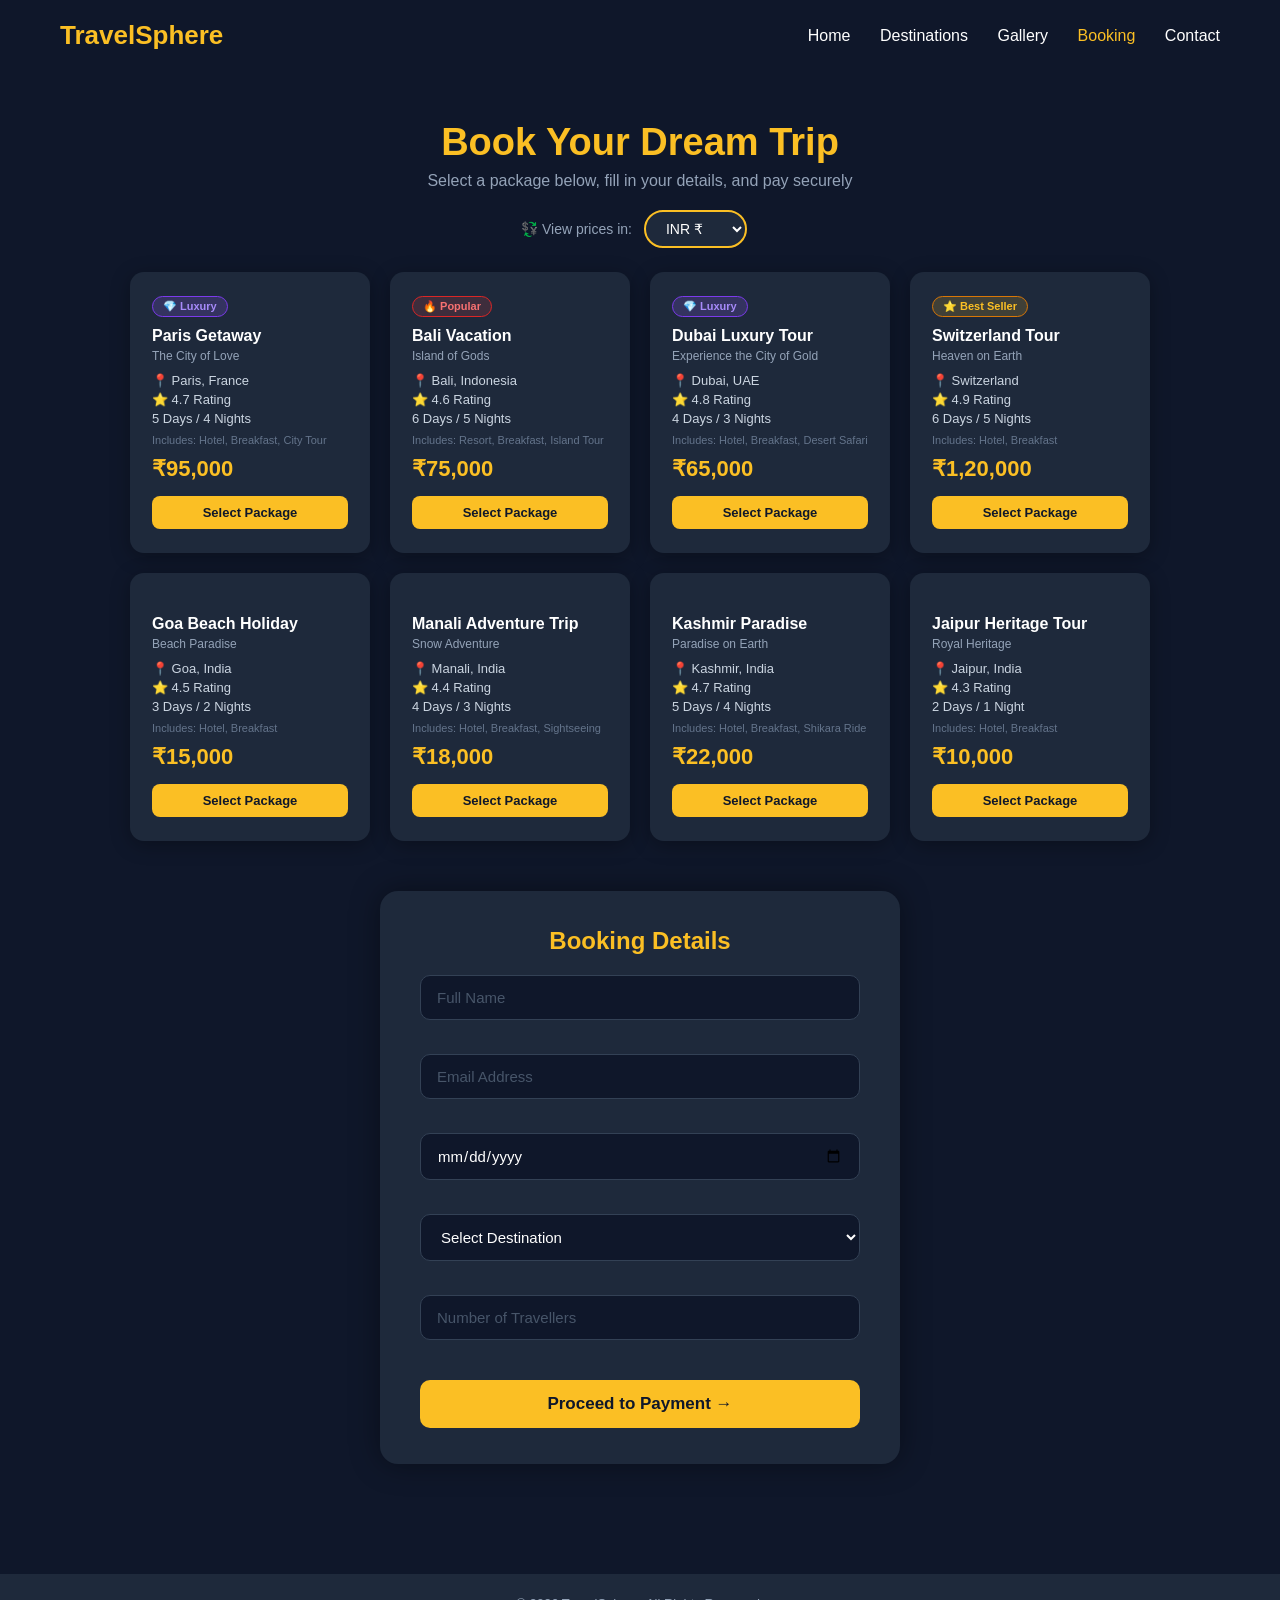
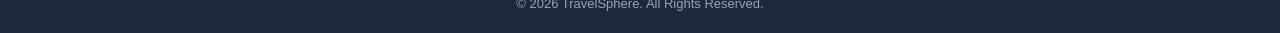
==== commit b3042591: "changes in booking page" ====
--- a/booking.html
+++ b/booking.html
@@ -74,12 +74,13 @@
             <p>📍 Switzerland</p>
             <p>⭐ 4.9 Rating</p>
             <p>6 Days / 5 Nights</p>
-            <p class="includes">Includes: Hotel, Breakfast, Mountain Tour</p>
+            <p class="includes">Includes: Hotel, Breakfast</p>
             <p class="price">₹1,20,000</p>
             <button class="select-btn">Select Package</button>
         </div>
 
         <div class="card" data-destination="Goa" data-price="15000">
+            <br>
             <h3>Goa Beach Holiday</h3>
             <p class="tag">Beach Paradise</p>
             <p>📍 Goa, India</p>
@@ -91,6 +92,7 @@
         </div>
 
         <div class="card" data-destination="Manali" data-price="18000">
+            <br>
             <h3>Manali Adventure Trip</h3>
             <p class="tag">Snow Adventure</p>
             <p>📍 Manali, India</p>
@@ -102,6 +104,7 @@
         </div>
 
         <div class="card" data-destination="Kashmir" data-price="22000">
+            <br>
             <h3>Kashmir Paradise</h3>
             <p class="tag">Paradise on Earth</p>
             <p>📍 Kashmir, India</p>
@@ -113,6 +116,7 @@
         </div>
 
         <div class="card" data-destination="Jaipur" data-price="10000">
+            <br>
             <h3>Jaipur Heritage Tour</h3>
             <p class="tag">Royal Heritage</p>
             <p>📍 Jaipur, India</p>
